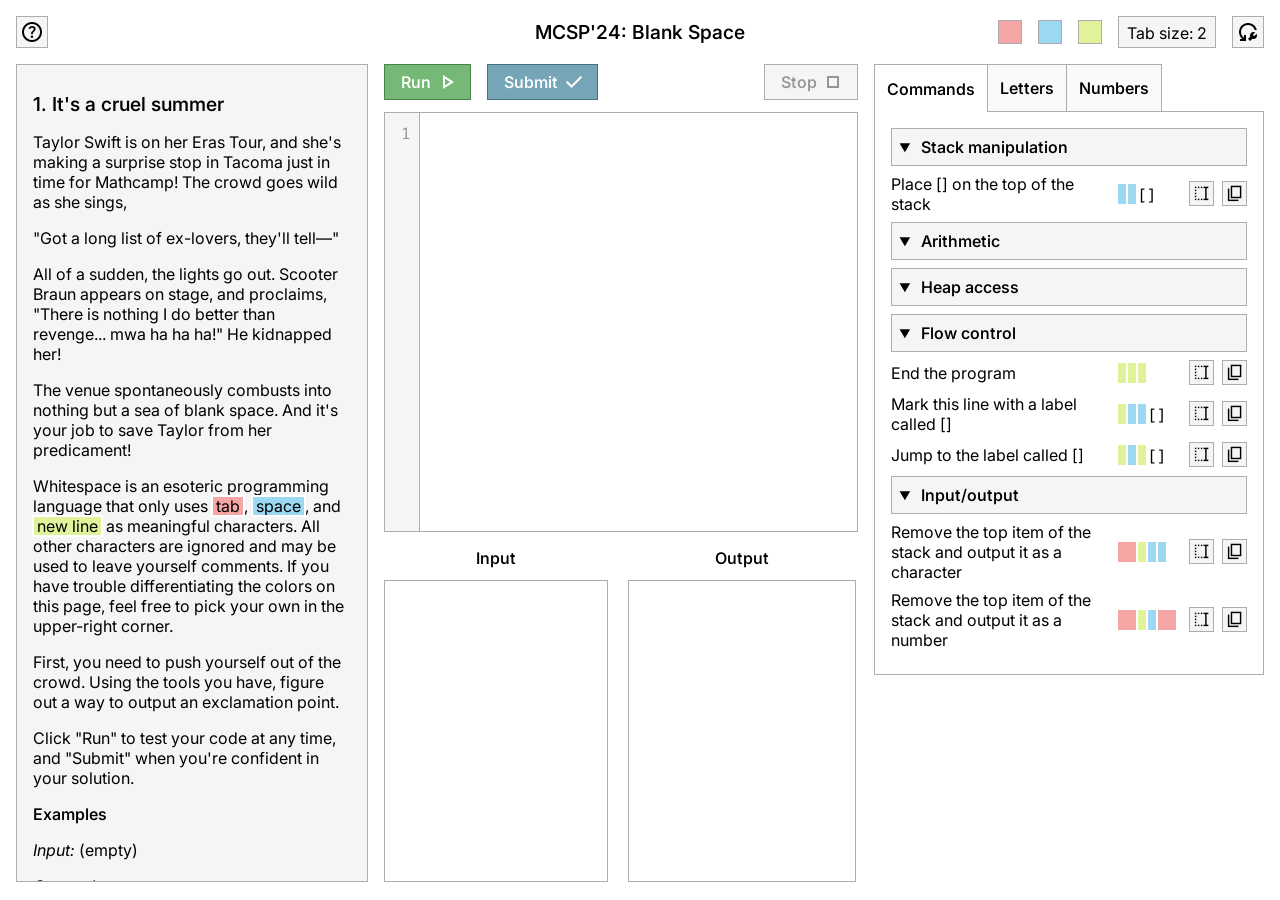
==== index.html @ 852229d5 "Working infrastructure" ====
<!DOCTYPE html>
<html lang="en">
<head>
    <meta charset="UTF-8">
    <meta name="viewport" content="width=device-width, initial-scale=1.0">
    <title>MCSP'24 Blank Space</title>
    <link rel="stylesheet" href="style.css">

    <link rel="preconnect" href="https://fonts.googleapis.com">
    <link rel="preconnect" href="https://fonts.gstatic.com" crossorigin>
    <link href="https://fonts.googleapis.com/css2?family=Inter:wght@100..900&family=Noto+Sans+Mono:wght@100..900&display=swap" rel="stylesheet">
    <link rel="stylesheet" href="https://fonts.googleapis.com/css2?family=Material+Symbols+Outlined:opsz,wght,FILL,GRAD@20,400,1,0" />
    <link rel="stylesheet" href="https://fonts.googleapis.com/css2?family=Material+Symbols+Sharp:opsz,wght,FILL,GRAD@20,400,0,0" />
</head>
<body>
    <header>
        <div class="header-left">
            <button id="info" class="header-button" onclick="open_help()">
                <span class="material-symbols-sharp">
                    help
                </span>
            </button>
        </div>
        <div class="header-title"><h1>MCSP'24: Blank Space</h1></div>
        <div class="header-right">
            <div class="color-container-outer">
                <div class="color-container">
                    <input type="color" value="#f7a6a6" id="tab-color">
                </div>
            </div>
            <div class="color-container-outer">
                <div class="color-container">
                    <input type="color" value="#9cd8f1" id="space-color">
                </div>
            </div>
            <div class="color-container-outer">
                <div class="color-container">
                    <input type="color" value="#e0f39a" id="lf-color">
                </div>
            </div>
            <select id="tab-size">
                <option value="1">Tab size: 1</option>
                <option selected value="2">Tab size: 2</option>
                <option value="4">Tab size: 4</option>
            </select>
            <button id="reset-settings" class="header-button" onclick="open_settings()">
                <span class="material-symbols-outlined">
                    reset_wrench
                </span>
            </button>
        </div>
    </header>
    <main>
        <div class="overlay hidden" id="help-overlay">
            <div class="center-box">
                <p><b>Information</b></p>
                <p>This site is produced for the exclusive use of participants of Canada/USA Mathcamp 2024. The contents of this site are not authorized to be publicly shared. All references to copyrighted lyrics and real persons are for educational purposes only. </p>
                <p><b>Known issues</b></p>
                <ul>
                    <li>On Safari, clicking buttons maintains focus on the code area, whereas the code area loses focus in other browers on macOS and all browsers on Windows.</li>
                    <li>Tabs move the cursor to the next multiple of tab size, in particular they do not always render as the same size.</li>
                    <li>The output is not displayed until after the entire program finishes running.</li>
                </ul>
                <div>
                    <button id="close-help" onclick="close_help()">
                        <span class="vertical-middle">Ok</span>
                        <span class="vertical-middle material-symbols-outlined">check</span>
                    </button>
                </div>
            </div>
        </div>
        <div class="overlay hidden" id="reset-settings-overlay">
            <div class="center-box">
                <p id="reset-title">Reset to defaults</p>
                <div>
                    <button onclick="reset_tab_color()">Tab color</button>
                    <button onclick="reset_space_color()">Space color</button>
                    <button onclick="reset_lf_color()">New line color</button>
                    <button onclick="reset_tab_size()">Tab size</button>
                </div>
                <div>
                    <button onclick="reset_level()">Campaign progress</button>
                </div>
                <div>
                    <button onclick="reset_code()">Code cache</button>
                </div>
                <div>
                    <button id="close-reset" onclick="close_settings()">
                        <span class="vertical-middle">Done</span>
                        <span class="vertical-middle material-symbols-outlined">check</span>
                    </button>
                </div>
            </div>
        </div>
        <div class="overlay hidden" id="next-level-overlay">
            <div class="center-box">
                <div>
                    <span class="material-symbols-outlined" id="done-star">
                        star
                    </span>
                </div>
                <div id="nice"><p>Nice job!</p></div>
                <div>
                    <button id="next" onclick="next_level()">
                        <span class="vertical-middle">Next</span> 
                        <span class="vertical-middle material-symbols-outlined">arrow_forward</span>
                    </button>
                </div>
            </div>
        </div>
        <div id="left-pane">
            <div id="instructions">
                <h2>
                    <span class="vertical-middle" id="level-title"></span>
                </h2>
                <div id="instructions-text">

                </div>
                <h3>Examples</h3>
                <div id="examples">

                </div>
            </div>
        </div>
        <div id="middle-pane">
            <div id="run-bar">
                <button id="run" onclick="run()">
                    <span class="vertical-middle">Run</span> 
                    <span class="vertical-middle material-symbols-outlined">play_arrow</span>
                </button>
                
                <button id="submit" onclick="submit()">
                    <span class="vertical-middle">Submit</span> 
                    <span class="vertical-middle material-symbols-outlined">check</span>
                </button>
                <div class="grow"></div>
                <button id="stop" onclick="interrupt()" class="inactive-button">
                    <span class="vertical-middle">Stop</span> 
                    <span class="vertical-middle material-symbols-outlined">stop</span>
                </button>
            </div>
            <div id="code-container">
                <div id="line-numbers"></div>
                <div id="code-main">
                    <div id="code-highlight" class="tab-size"></div>
                    <div spellcheck="false" 
                        autocorrect="off" 
                        autocapitalize="off" 
                        translate="no" 
                        contenteditable="true" 
                        id="code-area"
                        class="tab-size"></div>
                </div>
            </div>
            <div id="io-container">
                <div id="input-block">
                    <div id="input-head">Input</div>
                    <div id="input-container">
                        <div id="input-main">
                            <div spellcheck="false" 
                                autocorrect="off" 
                                autocapitalize="off" 
                                translate="no" 
                                contenteditable="true" 
                                id="input-area"
                                class="tab-size"></div>
                        </div>
                    </div>
                </div>
                <div id="output-block">
                    <div id="output-head">Output</div>
                    <div id="output-container" class="tab-size"></div>
                </div>
            </div>
        </div>
        <div id="right-pane">
            <div class="tab-nav">
                <button class="tab-link active-tab" 
                    onclick="openTab(event, 'commands-tab')">
                    Commands
                </button>
                <button class="tab-link"
                    id="letters-button"
                    onclick="openTab(event, 'letters-tab')">
                    Letters
                </button>
                <button class="tab-link"
                    onclick="openTab(event, 'numbers-tab')">
                    Numbers
                </button>
                <div class="tab-border"></div>
            </div>
            <div id="tab-content-container">
                <div class="tab-content" style="display: block;" id="commands-tab">
                    <details open>
                        <summary><h3>Stack manipulation</h3></summary>
                        <table>
                            <tbody id="stack-table" class="instr-table">
    
                            </tbody>
                        </table>
                    </details>
                    <details open>
                        <summary><h3>Arithmetic</h3></summary>
                        <table>
                            <tbody id="arith-table" class="instr-table">
    
                            </tbody>
                        </table>
                    </details>
                    <details open>
                        <summary><h3>Heap access</h3></summary>
                        <table>
                            <tbody id="heap-table" class="instr-table">
    
                            </tbody>
                        </table>
                    </details>
                    <details open>
                        <summary><h3>Flow control</h3></summary>
                        <table>
                            <tbody id="flow-table" class="instr-table">
    
                            </tbody>
                        </table>
                    </details>
                    <details open>
                        <summary><h3>Input/output</h3></summary>
                        <table>
                            <tbody id="io-table" class="instr-table">
    
                            </tbody>
                        </table>
                    </details>
                </div>
                <div class="tab-content" id="letters-tab">
                    <table>
                        <tbody id="ascii-table" class="instr-table">

                        </tbody>
                    </table>
                </div>
                <div class="tab-content" id="numbers-tab">
                    
                    <input type="number" 
                        step="1" 
                        id="number" 
                        name="number"
                        placeholder="Enter an integer">
                    
                    <table>
                        <tbody id="number-table" class="instr-table">
                            <tr>
                                <td class="instruction tab-size" id="number-instr"></td>
                                <td><button class="icon-button" onclick="insertNum()">
                                    <span class="material-symbols-sharp">
                                        text_select_end
                                    </span>
                                </button></td>
                                <td><button class="icon-button" onclick="copyNum()">
                                    <span class="material-symbols-sharp">
                                        content_copy
                                    </span>
                                </button></td>
                            </tr>
                        </tbody>
                    </table>
                </div>
            </div>
        </div>
    </main>
    <script src="whitespace.js"></script>
    <script src="levels.js"></script>
    <script src="codeManager.js"></script>
    <script src="rightPaneManager.js"></script>
    <script src="settingsManager.js"></script>
    <script src="commands.js"></script>
    <script src="populate.js"></script>
</body>
</html>
---- style.css ----
::-moz-selection {
  background: #00000011;
}

::selection {
  background: #00000011;
}

html, body {
  font-family: "Inter", sans-serif;
  margin: 0;
  padding: 0;
  font-size: 16px;
  height: 100%;
}

main {
  display: flex;
  height: calc(100% - 4em);
  max-width: 1320px;
  max-height: 880px;
  margin: auto;
}

button {
  font-size: 1em;
  font-family: "Inter", sans-serif;
  border-radius: 0;
  user-select: none;
}

#run-bar button {
  color: white;
  font-weight: 550;
  padding: 0.3em 0.7em 0.3em 1em;
  cursor: pointer;
  margin-bottom: 0.75em;
}

#run {
  border: rgb(75, 129, 75) solid 1px;
  background-color: rgb(118, 184, 118);
}

#run:hover {
  background-color: rgb(109, 168, 109);
}

#stop {
  border: rgb(129, 75, 75) solid 1px;
  background-color: rgb(184, 118, 118);
}

#stop:hover {
  background-color: rgb(165, 101, 101);
}

#submit {
  border: rgb(75, 114, 129) solid 1px;
  background-color: rgb(118, 165, 184);
}

#submit:hover {
  background-color: rgb(109, 152, 168);
}


.inactive-button {
  border: #adadad solid 1px !important;
  background-color: #f5f5f5 !important;
  color: #969696 !important;
  cursor: default !important;
  pointer-events: none;
}

.grow {
  flex-grow: 1;
}


.error-msg {
  color: rgb(207, 88, 88);
}

h1, h2 {
  font-size: 1.2em;
  font-weight: 550;
  margin: 0.5em 0;
}

h3 {
  font-size: 1em;
  font-weight: 550;
  margin: 0.5em 0;
}

header {
  background-color: #ffffff;
  color: #000000;
  position: relative; 
  padding: 0.75em 1em;
  height: 2.5em;
}

.header-left {
  position: absolute;
  left: 1em; 
  top: 50%;
  transform: translateY(-50%);
}

.header-right {
  position: absolute;
  right: 1em;
  top: 50%;
  transform: translateY(-50%);
  display: flex;
  align-items: center;
}

.header-title {
  text-align: center;
  margin: 0 auto; /* Center the title horizontally */
  position: absolute;
  left: 50%;
  top: 50%;
  transform: translateX(-50%) translateY(-50%);
}

#left-pane {
  width: 30%;
}

#instructions {
  background-color: #f5f5f5;
  margin: 1em;
  margin-top: 0;
  border: 1px solid #adadad;
  padding: 1em;
  height: calc(100% - 1em - 2px);
  overflow-y: auto;
  box-sizing: border-box;
}

#middle-pane {
  width: 37%;
}

#right-pane {
  width: 33%;
}

#run-bar {
  height: 3em;
  user-select: none;
  display: flex;
  gap: 1em;
}

#code-container, #input-container {
  background-color: #ffffff;
  margin: 0;
  border: 1px solid #adadad;
  display: flex;

  overflow-y: auto;
  overflow-x: auto;
}

#code-container {
  width: calc(100% - 2px);
  height: 50%;
}

#io-container {
  margin-top: 1em;
  width: calc(100% - 2px);
  height: calc(50% - 7em - 4px);
  display: flex;
  justify-content: space-between;
}

#input-block {
  height: 100%;
  width: calc(50% - 0.5em - 4px);
}

#output-block {
  height: 100%;
  width: calc(50% - 0.5em);
}

#input-head, #output-head {
  height: 2em;
  text-align: center;
  font-weight: 550;
}

#input-container {
  height: 100%;
  width: 100%;
  box-sizing: border-box;

}

#output-container {
  height: 100%;
  width: 100%;
  background-color: #ffffff;
  border: 1px solid #adadad;

  overflow-y: auto;
  overflow-x: auto;

  font-family: 'Noto Sans Mono', monospace;
  white-space: pre;
  padding: 0.5em;
  line-height: 1.5em;
  box-sizing: border-box;
}

#code-main, #input-container{
  position: relative;
  flex-grow: 1;
}

#code-area, #code-highlight, #input-area {
  display: inline-block; /* Prevent Chrome from inserting divs */
  font-family: 'Noto Sans Mono', monospace;
  white-space: pre;
  height: calc(100% - 2em);
  padding: 0.5em;
  margin: 0;
  position: absolute;
  top: 0;
  right: 0;
  bottom: 0;
  left: 0;  
  line-height: 1.5em;
}

#code-highlight {
  user-select: none;
}

#code-area {
  color: transparent;
  caret-color: black;
}

#code-area:focus, #input-area:focus {
  outline: none;
}

#line-numbers {
  border-right: 1px solid #adadad;
  background-color: #f5f5f5;
  padding: 0.5em;
  padding-left: 1em;
  font-family: 'Noto Sans Mono', monospace;
  color: #969696;
  text-align: right;
  height: fit-content;
  min-height: calc(100% - 1em);
  user-select: none;
  line-height: 1.5em;

}

.tab, .space, .lf {
  outline: #ffffff solid 2px;
  outline-offset: -1.5px;
}

.tab {
  background-color: #f7a6a6;
}

.space {
  background-color: #9cd8f1;
}

.lf {
  background-color: #e0f39a;
}

.vertical-middle {
  vertical-align: middle;
}


.tab-nav {
  margin: 0 1em;
  display: flex;
  height: 3em;
}

.tab-link {
  color: black;
  border: 1px solid #adadad;
  background-color: #fafafa;
  height: 100%;
  font-weight: 550;
  padding-left: 0.75em;
  padding-right: 0.75em;
}

:not(.active-tab).tab-link:hover {
  background-color: #eeeeee;
  cursor: pointer;
}

.active-tab {
  border: 1px solid #adadad;
  border-bottom: none;
  background-color: #ffffff;
}

.tab-border {
  flex-grow: 1;
  border-bottom: 1px solid #adadad;
}

#tab-content-container {
  padding: 1em;
  background-color: #ffffff;
  border: 1px solid #adadad;
  border-top: none;
  margin: 1em;
  margin-top: 0;
  max-height: calc(100% - 6em - 3px);
  overflow-y: auto
}

.tab-content {
  display: none;
}

#letters-button {
  border-left: none;
  border-right: none;
}

.instr-table .instruction {
  font-family: 'Noto Sans Mono', monospace;
  white-space: pre;
  padding-left: 0.5em;
  user-select: none;
}

#commands-tab .instruction {
  white-space: break-spaces;
  min-width: 4em;
  max-width: 4em;
}

#letters-tab .instruction {
  white-space: break-spaces;
  min-width: 9.5em;
  max-width: 9.5em;
}

#numbers-tab .instruction {
  white-space: break-spaces;
  min-width: calc(100% - 4em - 4px);
  max-width: calc(100% - 4em - 4px);
}

.instr-table td {
  padding: 0;
  padding-bottom: 0.5em;
}

.instr-table button {
  margin-left: 0.5em;
}

.instr-table tr td:first-child {
  width: 100%;
}

table {
  border-collapse: collapse;
}

.icon-button {
  border: 1px solid #adadad;
  background-color: #f5f5f5;
  margin: 0;
  padding: 2px;
}

.icon-button span {
  display: block;
  font-size: 1.2em;
}

.icon-button:hover {
  background-color: #eeeeee;
  cursor: pointer;
}

summary h3 {
  display: inline-block;
  padding-left: 0.25em;
}

summary {
  border: 1px solid #adadad;
  padding-left: 0.5em;
  background-color: #f5f5f5;
  margin-bottom: 0.5em;
}

summary:hover {
  background-color: #eeeeee;
  cursor: pointer;
}

input[type=number] {
  border-radius: 0;
  border: 1px solid #adadad;
  background-color: #ffffff;
  font-family: 'Inter', sans-serif;
  font-size: 1em;
  padding: 0.5em;
  margin: 0;
  margin-bottom: 0.5em;
}

input:focus {
  outline: none;
}

select:focus {
  outline: none;
}

input::placeholder {
  color: #969696;
}

#number-instr {
  padding-left: 0;
}

.color-container-outer {
  height: calc(1.5em - 2px);
  width: calc(1.5em - 2px);
  background-color: #f5f5f5;
  border: 1px solid #adadad;
  margin-left: 1em;
}

.color-container {
  height: 100%;
  width: 100%;
  overflow: hidden;
}

input[type=color] {
  padding: 0;
  width: calc(100% + 16px);
  height: calc(100% + 16px);
  margin: -8px;
}

input[type=color]:hover {
  background-color: #eeeeee;
  cursor: pointer;
}

select {
  font-family: "Inter", sans-serif;
  font-size: 1em;
  padding: 0 0.5em;
  border-radius: 0;
  border: 1px solid #adadad;
  line-height: 2em;
  height: 2em;
  background-color: #f5f5f5;
  vertical-align: middle;
  appearance: none;
  margin-left: 1em;
}

select:hover {
  background-color: #eeeeee;
  cursor: pointer;
}

option {
  vertical-align: middle;
}

.tab-size {
  tab-size: 2;
}

.overlay {
  position: fixed;
  top: 0;
  left: 0;
  width: 100%;
  height: 100%;
  background-color: rgba(0, 0, 0, 0.1); 
  justify-content: center; 
  align-items: center; 
  z-index: 1000; 
  user-select: none;
}

.hidden {
  display: none;
}

.center-box {
  background-color: #ffffff;
  border: 1px solid #adadad;
  padding: 3em;
  display: flex;
  flex-direction: column;
  width: fit-content;
  align-items: center;
  margin: auto;
  position: relative;
  top: 50%;
  transform: translateY(-50%);
}

.center-box > div {
  display: inline-block;
}

#next {
  border: rgb(75, 129, 75) solid 1px;
  background-color: rgb(118, 184, 118);
  color: white;
  font-weight: 550;
  padding: 0.3em 0.7em 0.3em 1em;
  cursor: pointer;
  margin: 0;
}

#next:hover {
  background-color: rgb(109, 168, 109);
}

#done-star {
  color: #ffd000;
  font-size: 5em !important;
}

#nice {
  font-weight: 550;
}

.header-button {
  border: 1px solid #adadad;
  padding: calc(0.25em - 1px);
  background-color: #f5f5f5;
}

.header-button span {
  display: block;
}

.header-button:hover {
  background-color: #eeeeee;
  cursor: pointer;
}

#reset-settings {
  margin-left: 1em;
}

#reset-title {
  font-weight: 550;;
}

#reset-settings-overlay button:not(#close-reset) {
  border: 1px solid #adadad;
  padding: 0.5em;
  line-height: 1em;
  font-size: 1em;
  margin: 0.5em;
  background-color: #f5f5f5;
}

#reset-settings-overlay button:not(#close-reset):hover {
  background-color: #eeeeee;
  cursor: pointer;
}

#close-reset {
  border: rgb(75, 129, 75) solid 1px;
  background-color: rgb(118, 184, 118);
  color: white;
  font-weight: 550;
  padding: 0.3em 0.7em 0.3em 1em;
  cursor: pointer;
  margin-top: 1em;
}

#next:hover {
  background-color: rgb(109, 168, 109);
}

#help-overlay .center-box {
  max-width: 500px;
}

#help-overlay p, li {
  margin: 0.5em 0;
}

#help-overlay ul {
  margin: 0;
}

b {
  font-weight: 550;
}

#close-help {
  border: rgb(75, 129, 75) solid 1px;
  background-color: rgb(118, 184, 118);
  color: white;
  font-weight: 550;
  padding: 0.3em 0.7em 0.3em 1em;
  cursor: pointer;
  margin-top: 1em;
}

button, select {
  user-select: none;
}
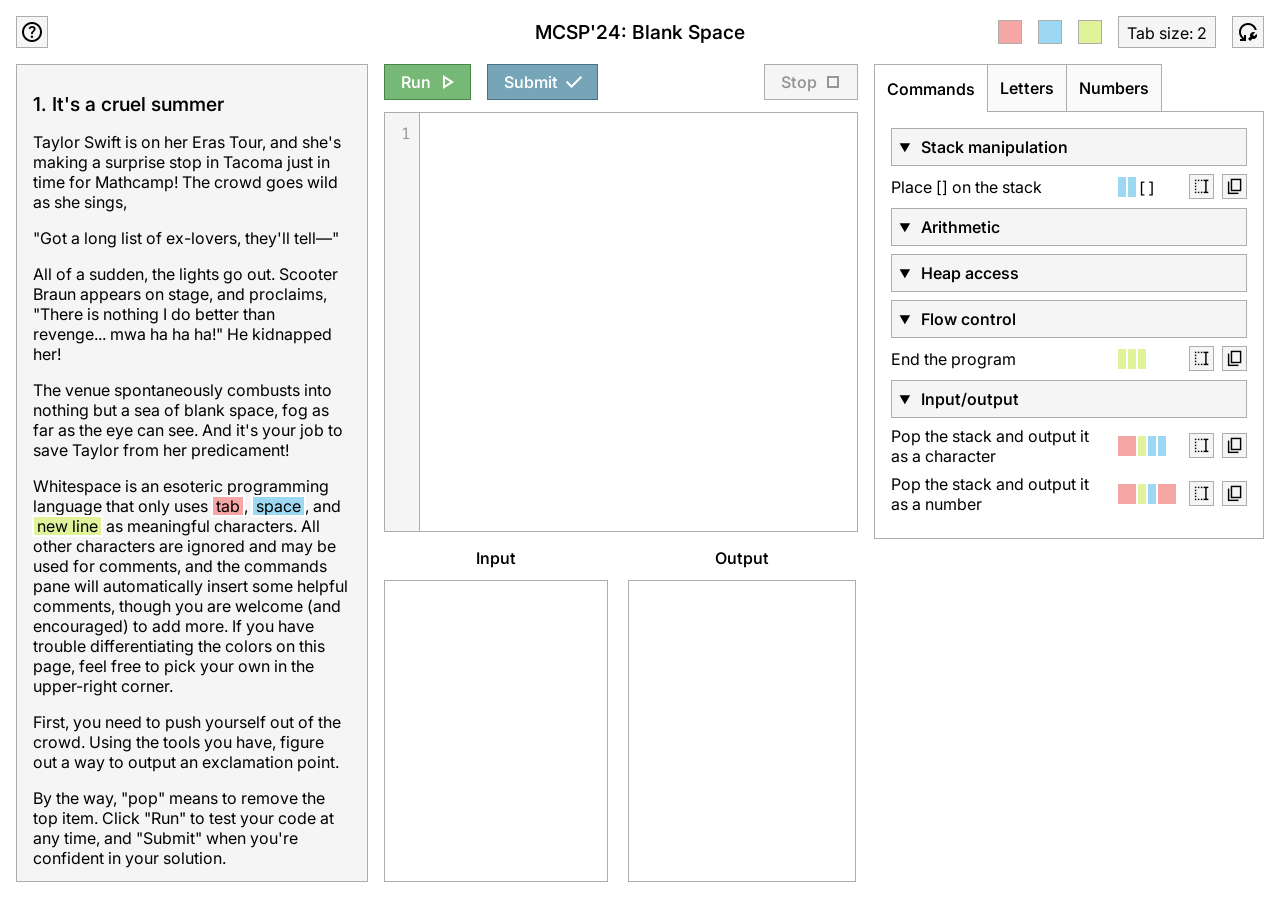
==== commit a0a7b632: "New level + bug fixes" ====
--- a/index.html
+++ b/index.html
@@ -270,8 +270,8 @@
         </div>
     </main>
     <script src="whitespace.js"></script>
+    <script src="codeManager.js"></script>
     <script src="levels.js"></script>
-    <script src="codeManager.js"></script>
     <script src="rightPaneManager.js"></script>
     <script src="settingsManager.js"></script>
     <script src="commands.js"></script>
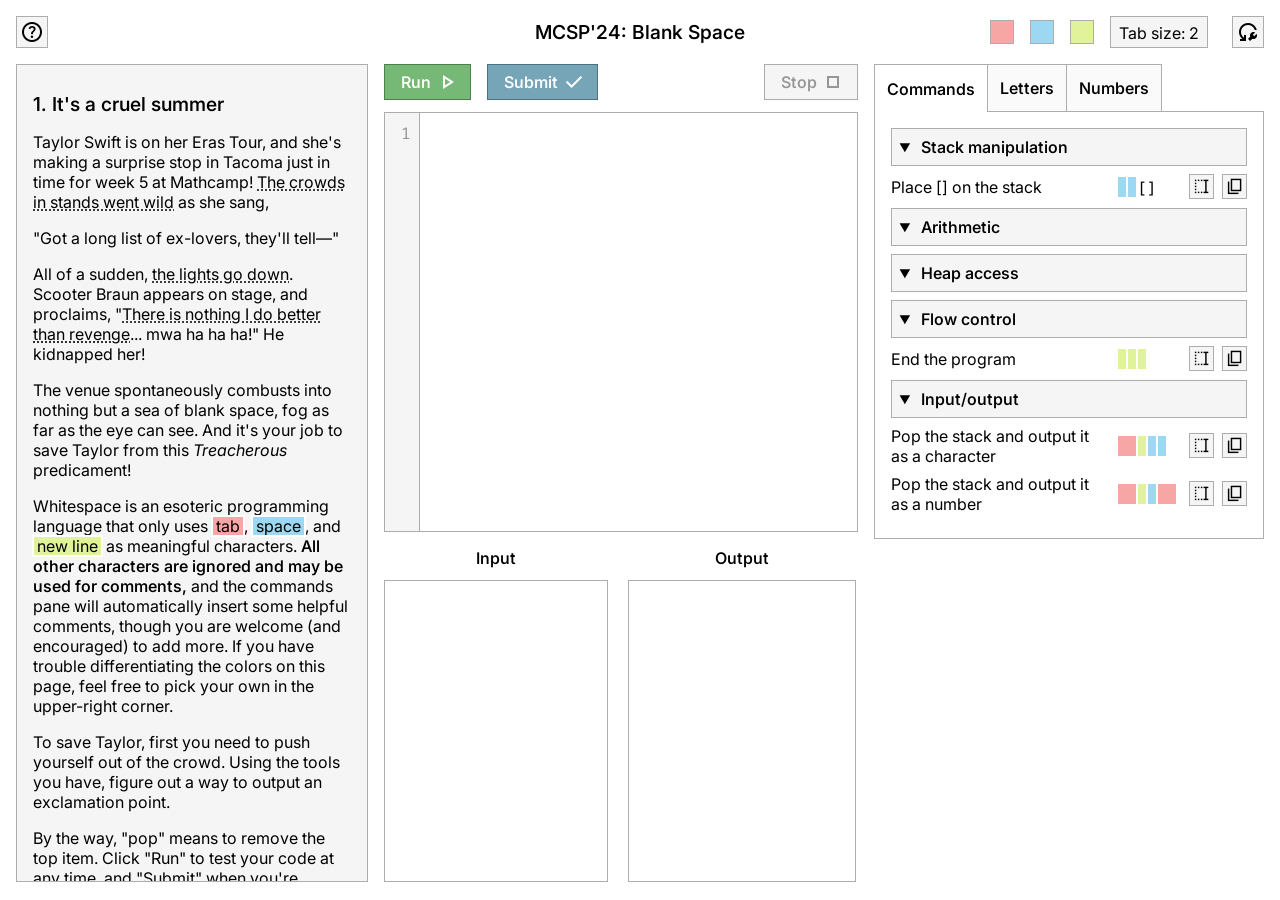
==== commit 0febc5fa: "All levels + bug fixes" ====
--- a/index.html
+++ b/index.html
@@ -85,6 +85,24 @@
                     <button onclick="reset_code()">Code cache</button>
                 </div>
                 <div>
+                    &mdash;
+                </div>
+                <div>
+                    <select id="skip-level">
+                        <option value="1">Skip to level: 1</option>
+                        <option value="2">Skip to level: 2</option>
+                        <option value="3">Skip to level: 3</option>
+                        <option value="4">Skip to level: 4</option>
+                        <option value="5">Skip to level: 5</option>
+                        <option value="6">Skip to level: 6</option>
+                        <option value="7">Skip to level: 7</option>
+                        <option value="8">Skip to level: 8</option>
+                        <option value="9">Skip to level: 9</option>
+                        <option value="10">Skip to level: 10</option>
+                        <option value="11">Skip to level: 11</option>
+                    </select>
+                </div>
+                <div>
                     <button id="close-reset" onclick="close_settings()">
                         <span class="vertical-middle">Done</span>
                         <span class="vertical-middle material-symbols-outlined">check</span>
@@ -116,7 +134,7 @@
                 <div id="instructions-text">
 
                 </div>
-                <h3>Examples</h3>
+                <h3>Desired behavior</h3>
                 <div id="examples">
 
                 </div>
--- a/style.css
+++ b/style.css
@@ -473,7 +473,6 @@
 select {
   font-family: "Inter", sans-serif;
   font-size: 1em;
-  padding: 0 0.5em;
   border-radius: 0;
   border: 1px solid #adadad;
   line-height: 2em;
@@ -481,7 +480,15 @@
   background-color: #f5f5f5;
   vertical-align: middle;
   appearance: none;
+  padding: 0 0.5em;
+}
+
+#tab-size {
   margin-left: 1em;
+}
+
+body select {
+  margin: 0.5em;
 }
 
 select:hover {
@@ -634,4 +641,31 @@
 
 button, select {
   user-select: none;
+}
+
+.lyric {
+  position: relative;
+  cursor: pointer; /* Optional: shows a pointer cursor to indicate it's interactive */
+  text-decoration: underline;
+  text-decoration-style: dotted;
+}
+
+.song {
+  position: absolute;
+  bottom: 100%; /* Position the tooltip above the lyric */
+  left: 50%;
+  transform: translateX(-50%); /* Center the tooltip horizontally */
+  background-color: #333; /* Background color of the tooltip */
+  color: #fff; /* Text color of the tooltip */
+  padding: 5px;
+  border-radius: 3px;
+  white-space: nowrap; /* Prevents the text from wrapping */
+  opacity: 0; /* Hidden by default */
+  visibility: hidden; /* Hidden by default */
+  transition: opacity 0.3s; /* Smooth transition for the tooltip */
+}
+
+.lyric:hover .song {
+  opacity: 1; /* Show tooltip on hover */
+  visibility: visible; /* Make tooltip visible on hover */
 }
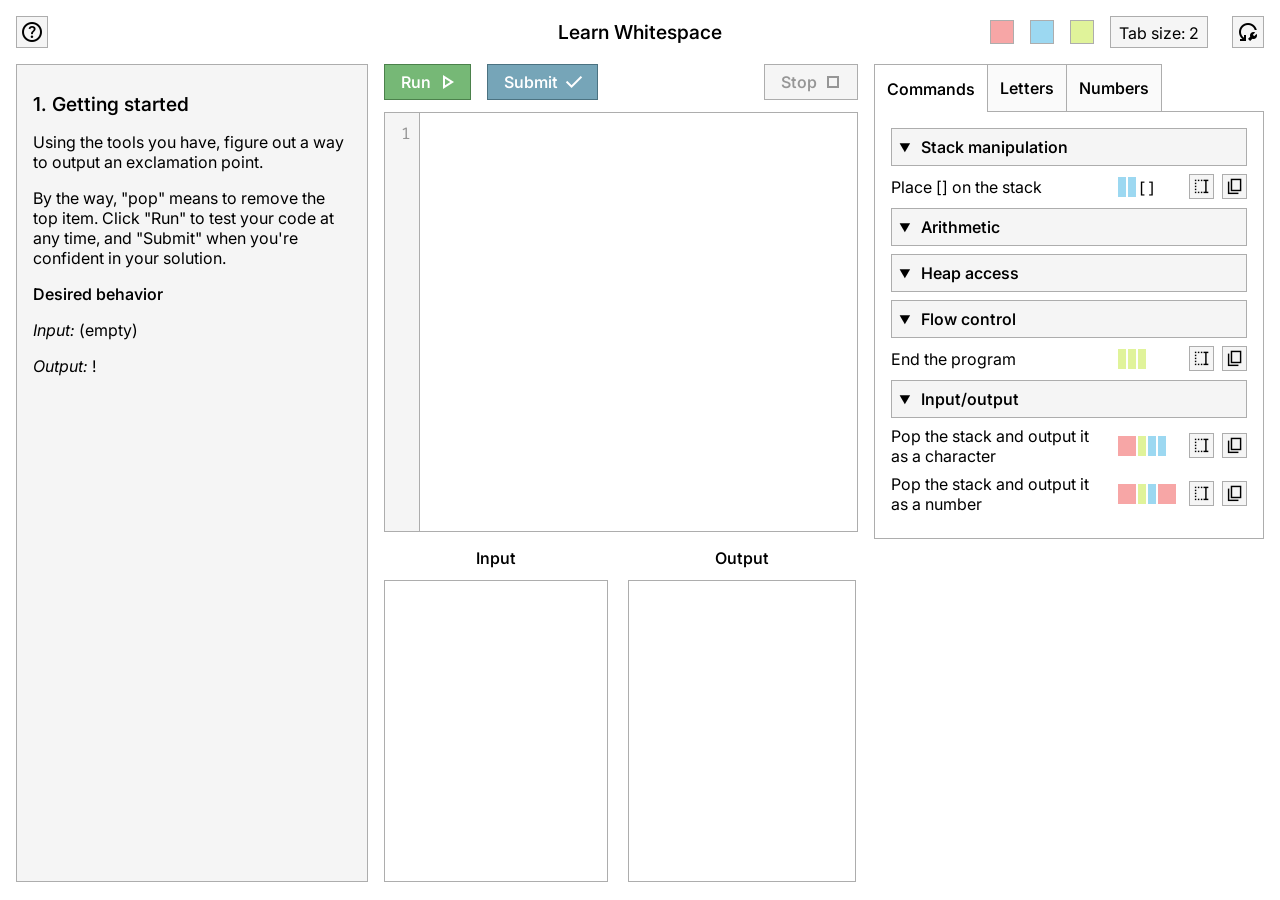
==== commit d032ddd3: "Remove theming" ====
--- a/index.html
+++ b/index.html
@@ -3,7 +3,7 @@
 <head>
     <meta charset="UTF-8">
     <meta name="viewport" content="width=device-width, initial-scale=1.0">
-    <title>MCSP'24 Blank Space</title>
+    <title>Learn Whitespace</title>
     <link rel="stylesheet" href="style.css">
 
     <link rel="preconnect" href="https://fonts.googleapis.com">
@@ -21,7 +21,7 @@
                 </span>
             </button>
         </div>
-        <div class="header-title"><h1>MCSP'24: Blank Space</h1></div>
+        <div class="header-title"><h1>Learn Whitespace</h1></div>
         <div class="header-right">
             <div class="color-container-outer">
                 <div class="color-container">
@@ -54,9 +54,10 @@
         <div class="overlay hidden" id="help-overlay">
             <div class="center-box">
                 <p><b>Information</b></p>
-                <p>This site is produced for the exclusive use of participants of Canada/USA Mathcamp 2024. The contents of this site are not authorized to be publicly shared. All references to copyrighted lyrics and real persons are for educational purposes only. </p>
+                <p>This site was originally produced for the use of participants of Canada/USA Mathcamp 2024, and has been modified for public release. If you encounter a bug, you may be able to fix it by refreshing the page. Please submit bug reports to <a href="https://github.com/glenn-sun/learn-whitespace">GitHub</a>. This site was built on top of a Whitespace interpreter written by <a href="https://github.com/uraza/whitespace-interpreter">uraza</a>.</p>
                 <p><b>Known issues</b></p>
                 <ul>
+                    <li>"Double space for period" is incompatible with this site.</li>
                     <li>On Safari, clicking buttons maintains focus on the code area, whereas the code area loses focus in other browers on macOS and all browsers on Windows.</li>
                     <li>Tabs move the cursor to the next multiple of tab size, in particular they do not always render as the same size.</li>
                     <li>The output is not displayed until after the entire program finishes running.</li>
